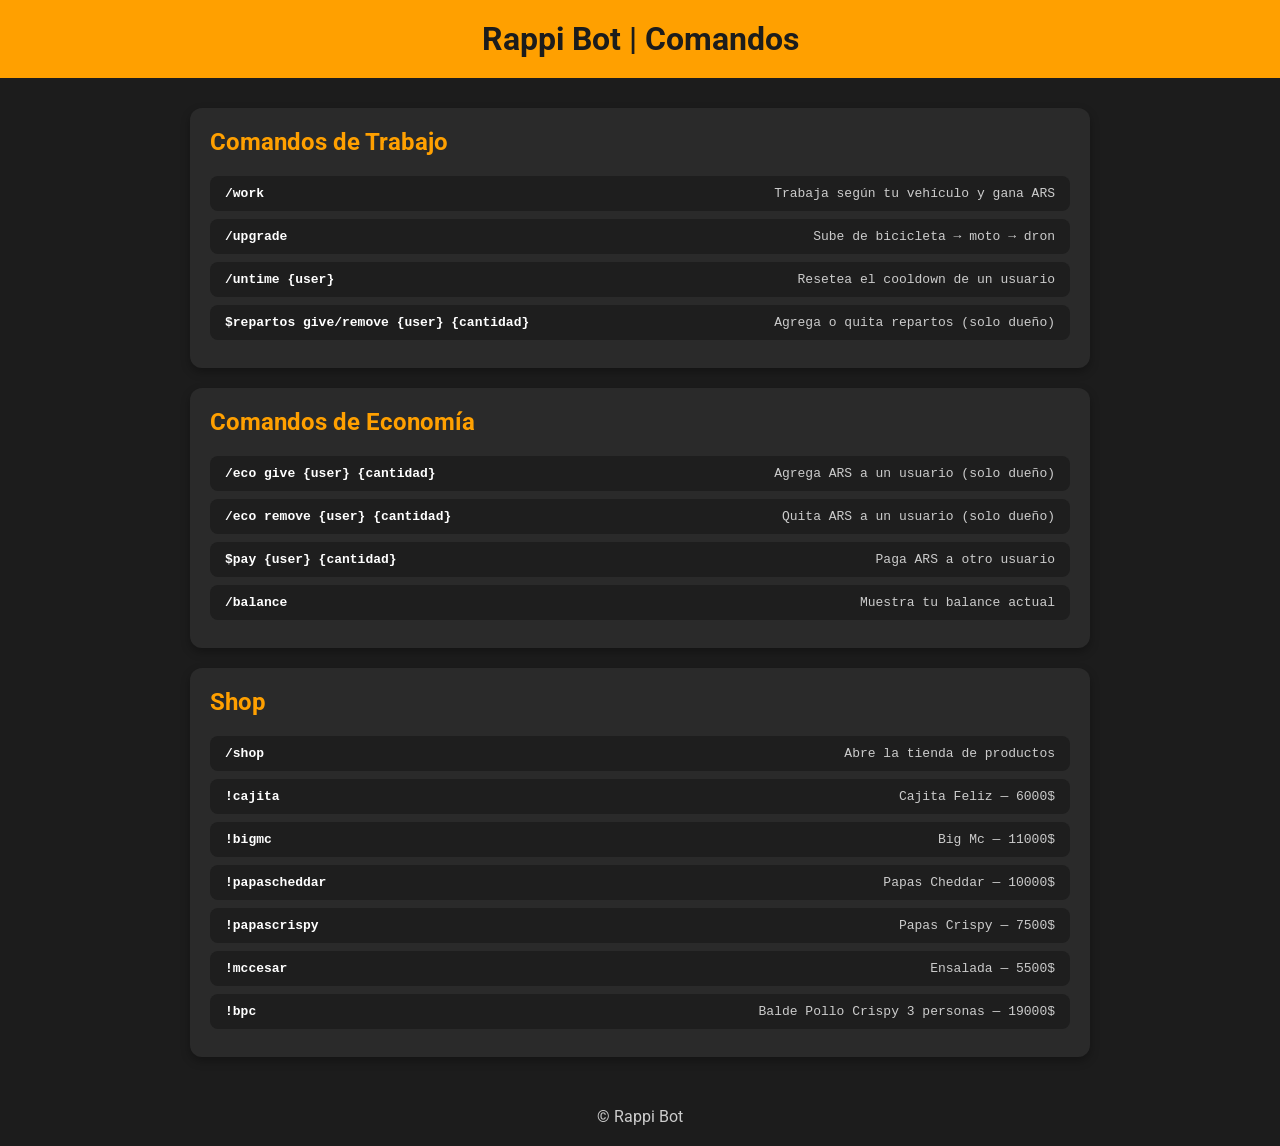
==== index.html @ de38fad6 "Add initial HTML structure for Rappi Bot commands" ====
<!DOCTYPE html>
<html lang="es">
<head>
  <meta charset="UTF-8">
  <meta name="viewport" content="width=device-width, initial-scale=1.0">
  <title>Rappi Bot | Comandos</title>
  <link href="https://fonts.googleapis.com/css2?family=Roboto:wght@400;700&display=swap" rel="stylesheet">
  <style>
    :root {
      --orange: #ffa000;
      --background: #1c1c1c;
      --card: #2a2a2a;
      --text: #ffffff;
      --text-light: #cccccc;
    }

    body {
      margin: 0;
      font-family: 'Roboto', sans-serif;
      background-color: var(--background);
      color: var(--text);
    }

    header {
      background-color: var(--orange);
      padding: 20px;
      text-align: center;
      font-size: 2rem;
      font-weight: bold;
      color: #1c1c1c;
    }

    main {
      max-width: 900px;
      margin: 30px auto;
      padding: 0 15px;
    }

    .card {
      background-color: var(--card);
      border-radius: 12px;
      padding: 20px;
      margin-bottom: 20px;
      box-shadow: 0 4px 10px rgba(0,0,0,0.3);
    }

    .card h2 {
      color: var(--orange);
      margin-top: 0;
    }

    .command {
      background-color: #1e1e1e;
      padding: 10px 15px;
      margin: 8px 0;
      border-radius: 8px;
      font-family: monospace;
      display: flex;
      justify-content: space-between;
      align-items: center;
    }

    .command span {
      color: var(--text-light);
    }

    footer {
      text-align: center;
      padding: 20px;
      color: var(--text-light);
    }
  </style>
</head>
<body>
  <header>Rappi Bot | Comandos</header>
  <main>
    <!-- Comandos de trabajo -->
    <div class="card">
      <h2>Comandos de Trabajo</h2>
      <div class="command">
        <strong>/work</strong>
        <span>Trabaja según tu vehículo y gana ARS</span>
      </div>
      <div class="command">
        <strong>/upgrade</strong>
        <span>Sube de bicicleta → moto → dron</span>
      </div>
      <div class="command">
        <strong>/untime {user}</strong>
        <span>Resetea el cooldown de un usuario</span>
      </div>
      <div class="command">
        <strong>$repartos give/remove {user} {cantidad}</strong>
        <span>Agrega o quita repartos (solo dueño)</span>
      </div>
    </div>

    <!-- Comandos de economía -->
    <div class="card">
      <h2>Comandos de Economía</h2>
      <div class="command">
        <strong>/eco give {user} {cantidad}</strong>
        <span>Agrega ARS a un usuario (solo dueño)</span>
      </div>
      <div class="command">
        <strong>/eco remove {user} {cantidad}</strong>
        <span>Quita ARS a un usuario (solo dueño)</span>
      </div>
      <div class="command">
        <strong>$pay {user} {cantidad}</strong>
        <span>Paga ARS a otro usuario</span>
      </div>
      <div class="command">
        <strong>/balance</strong>
        <span>Muestra tu balance actual</span>
      </div>
    </div>

    <!-- Comandos de Shop -->
    <div class="card">
      <h2>Shop</h2>
      <div class="command">
        <strong>/shop</strong>
        <span>Abre la tienda de productos</span>
      </div>
      <div class="command">
        <strong>!cajita</strong>
        <span>Cajita Feliz — 6000$</span>
      </div>
      <div class="command">
        <strong>!bigmc</strong>
        <span>Big Mc — 11000$</span>
      </div>
      <div class="command">
        <strong>!papascheddar</strong>
        <span>Papas Cheddar — 10000$</span>
      </div>
      <div class="command">
        <strong>!papascrispy</strong>
        <span>Papas Crispy — 7500$</span>
      </div>
      <div class="command">
        <strong>!mccesar</strong>
        <span>Ensalada — 5500$</span>
      </div>
      <div class="command">
        <strong>!bpc</strong>
        <span>Balde Pollo Crispy 3 personas — 19000$</span>
      </div>
    </div>
  </main>
  <footer>© Rappi Bot</footer>
</body>
  </html>
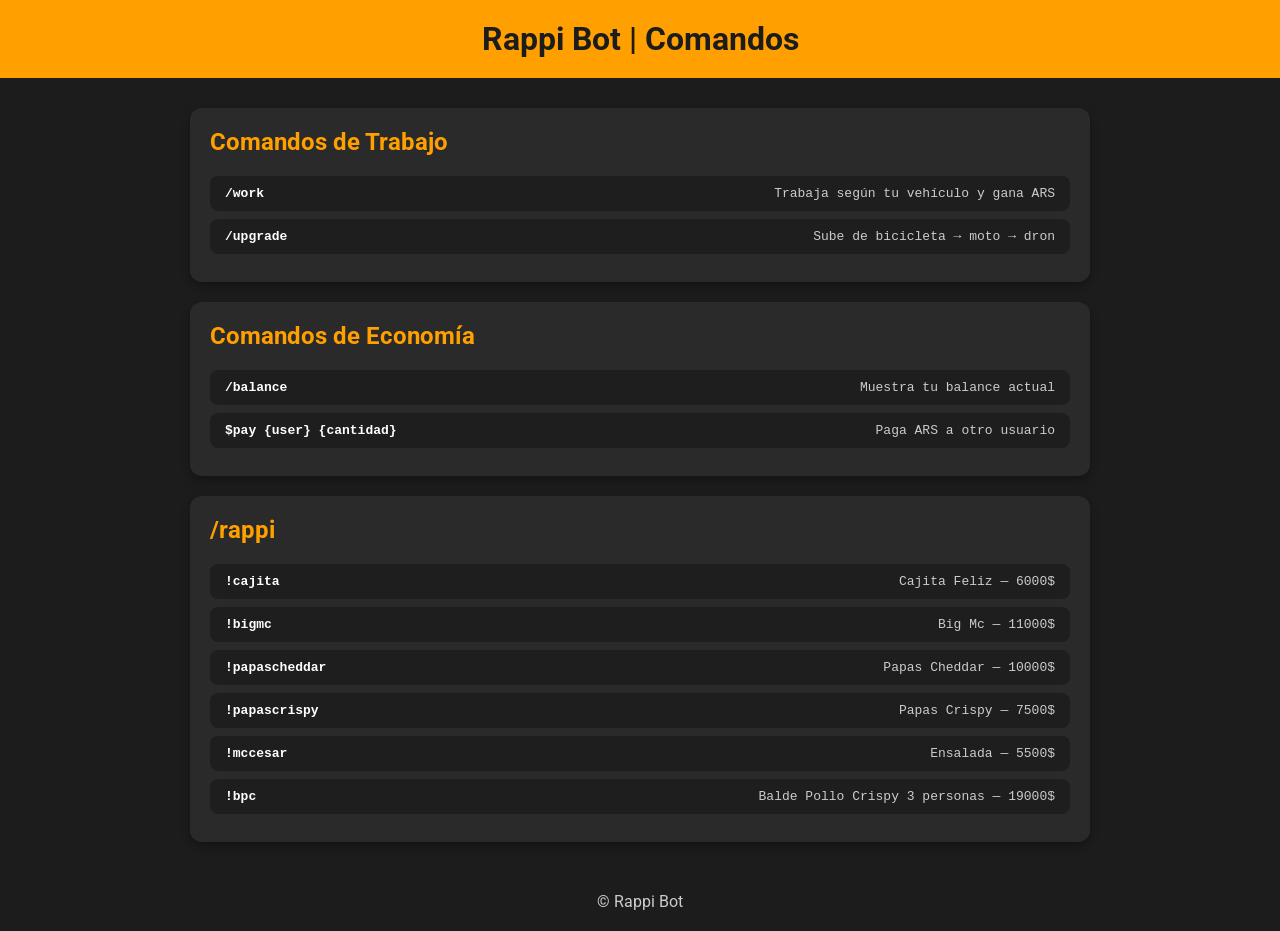
==== commit c400c246: "Crear index.html" ====
--- a/index.html
+++ b/index.html
@@ -85,44 +85,24 @@
         <strong>/upgrade</strong>
         <span>Sube de bicicleta → moto → dron</span>
       </div>
-      <div class="command">
-        <strong>/untime {user}</strong>
-        <span>Resetea el cooldown de un usuario</span>
-      </div>
-      <div class="command">
-        <strong>$repartos give/remove {user} {cantidad}</strong>
-        <span>Agrega o quita repartos (solo dueño)</span>
-      </div>
     </div>
 
     <!-- Comandos de economía -->
     <div class="card">
       <h2>Comandos de Economía</h2>
       <div class="command">
-        <strong>/eco give {user} {cantidad}</strong>
-        <span>Agrega ARS a un usuario (solo dueño)</span>
-      </div>
-      <div class="command">
-        <strong>/eco remove {user} {cantidad}</strong>
-        <span>Quita ARS a un usuario (solo dueño)</span>
+        <strong>/balance</strong>
+        <span>Muestra tu balance actual</span>
       </div>
       <div class="command">
         <strong>$pay {user} {cantidad}</strong>
         <span>Paga ARS a otro usuario</span>
       </div>
-      <div class="command">
-        <strong>/balance</strong>
-        <span>Muestra tu balance actual</span>
-      </div>
     </div>
 
-    <!-- Comandos de Shop -->
+    <!-- Comandos de productos -->
     <div class="card">
-      <h2>Shop</h2>
-      <div class="command">
-        <strong>/shop</strong>
-        <span>Abre la tienda de productos</span>
-      </div>
+      <h2>/rappi</h2>
       <div class="command">
         <strong>!cajita</strong>
         <span>Cajita Feliz — 6000$</span>
@@ -151,4 +131,4 @@
   </main>
   <footer>© Rappi Bot</footer>
 </body>
-  </html>
+</html>
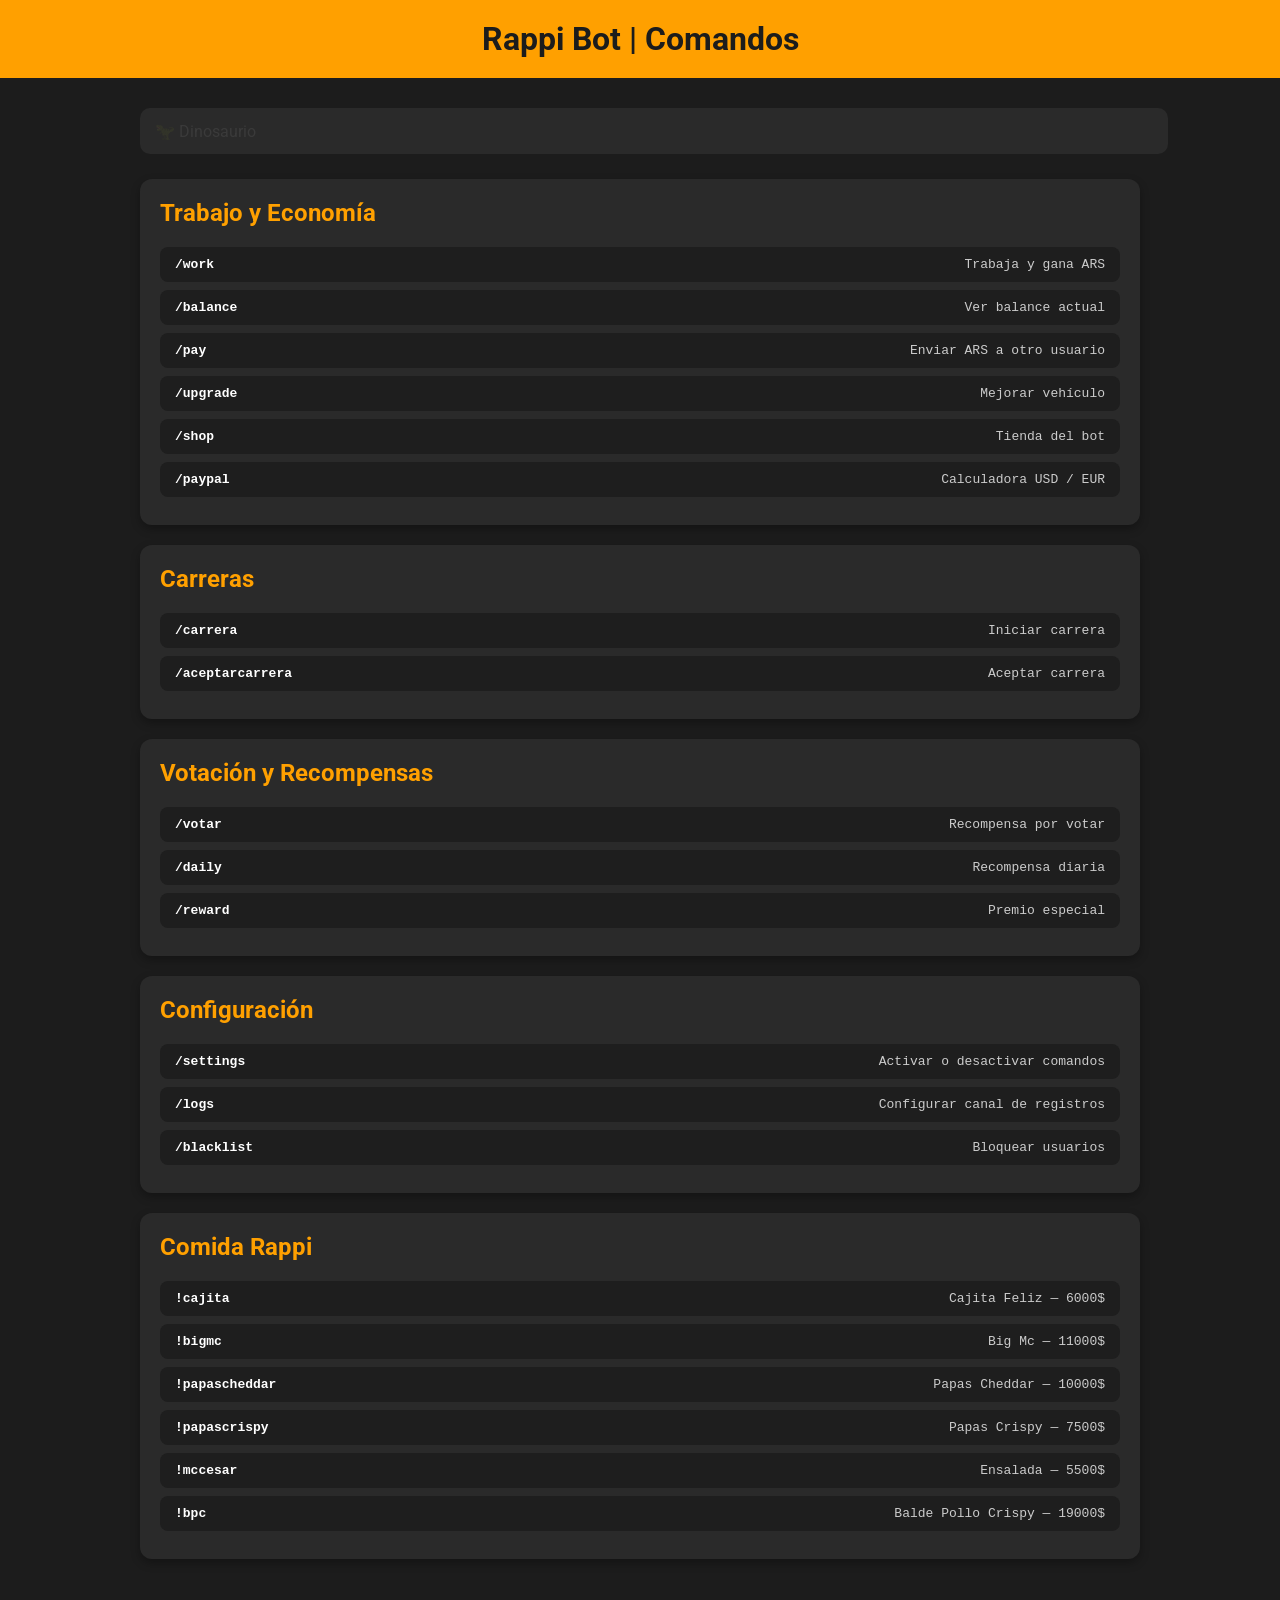
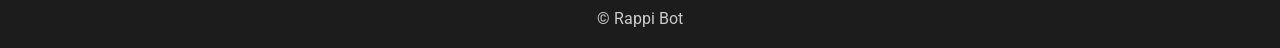
==== commit a35f23b7: "Crear index.html" ====
--- a/index.html
+++ b/index.html
@@ -31,9 +31,35 @@
     }
 
     main {
-      max-width: 900px;
+      max-width: 1000px;
       margin: 30px auto;
       padding: 0 15px;
+    }
+
+    .search-container {
+      position: relative;
+      margin-bottom: 25px;
+    }
+
+    #search {
+      width: 100%;
+      padding: 14px;
+      border-radius: 10px;
+      border: none;
+      font-size: 1rem;
+      background: #2a2a2a;
+      color: white;
+      outline: none;
+    }
+
+    .ghost-text {
+      position: absolute;
+      left: 15px;
+      top: 14px;
+      color: rgba(255,255,255,0.08);
+      font-size: 1rem;
+      pointer-events: none;
+      transition: opacity 0.2s;
     }
 
     .card {
@@ -73,62 +99,70 @@
 </head>
 <body>
   <header>Rappi Bot | Comandos</header>
+
   <main>
-    <!-- Comandos de trabajo -->
-    <div class="card">
-      <h2>Comandos de Trabajo</h2>
-      <div class="command">
-        <strong>/work</strong>
-        <span>Trabaja según tu vehículo y gana ARS</span>
-      </div>
-      <div class="command">
-        <strong>/upgrade</strong>
-        <span>Sube de bicicleta → moto → dron</span>
-      </div>
+    <div class="search-container">
+      <input type="text" id="search" oninput="buscarComandos()">
+      <div class="ghost-text" id="ghost">🦖 Dinosaurio</div>
     </div>
 
-    <!-- Comandos de economía -->
     <div class="card">
-      <h2>Comandos de Economía</h2>
-      <div class="command">
-        <strong>/balance</strong>
-        <span>Muestra tu balance actual</span>
-      </div>
-      <div class="command">
-        <strong>$pay {user} {cantidad}</strong>
-        <span>Paga ARS a otro usuario</span>
-      </div>
+      <h2>Trabajo y Economía</h2>
+      <div class="command"><strong>/work</strong><span>Trabaja y gana ARS</span></div>
+      <div class="command"><strong>/balance</strong><span>Ver balance actual</span></div>
+      <div class="command"><strong>/pay</strong><span>Enviar ARS a otro usuario</span></div>
+      <div class="command"><strong>/upgrade</strong><span>Mejorar vehículo</span></div>
+      <div class="command"><strong>/shop</strong><span>Tienda del bot</span></div>
+      <div class="command"><strong>/paypal</strong><span>Calculadora USD / EUR</span></div>
     </div>
 
-    <!-- Comandos de productos -->
     <div class="card">
-      <h2>/rappi</h2>
-      <div class="command">
-        <strong>!cajita</strong>
-        <span>Cajita Feliz — 6000$</span>
-      </div>
-      <div class="command">
-        <strong>!bigmc</strong>
-        <span>Big Mc — 11000$</span>
-      </div>
-      <div class="command">
-        <strong>!papascheddar</strong>
-        <span>Papas Cheddar — 10000$</span>
-      </div>
-      <div class="command">
-        <strong>!papascrispy</strong>
-        <span>Papas Crispy — 7500$</span>
-      </div>
-      <div class="command">
-        <strong>!mccesar</strong>
-        <span>Ensalada — 5500$</span>
-      </div>
-      <div class="command">
-        <strong>!bpc</strong>
-        <span>Balde Pollo Crispy 3 personas — 19000$</span>
-      </div>
+      <h2>Carreras</h2>
+      <div class="command"><strong>/carrera</strong><span>Iniciar carrera</span></div>
+      <div class="command"><strong>/aceptarcarrera</strong><span>Aceptar carrera</span></div>
+    </div>
+
+    <div class="card">
+      <h2>Votación y Recompensas</h2>
+      <div class="command"><strong>/votar</strong><span>Recompensa por votar</span></div>
+      <div class="command"><strong>/daily</strong><span>Recompensa diaria</span></div>
+      <div class="command"><strong>/reward</strong><span>Premio especial</span></div>
+    </div>
+
+    <div class="card">
+      <h2>Configuración</h2>
+      <div class="command"><strong>/settings</strong><span>Activar o desactivar comandos</span></div>
+      <div class="command"><strong>/logs</strong><span>Configurar canal de registros</span></div>
+      <div class="command"><strong>/blacklist</strong><span>Bloquear usuarios</span></div>
+    </div>
+
+    <div class="card">
+      <h2>Comida Rappi</h2>
+      <div class="command"><strong>!cajita</strong><span>Cajita Feliz — 6000$</span></div>
+      <div class="command"><strong>!bigmc</strong><span>Big Mc — 11000$</span></div>
+      <div class="command"><strong>!papascheddar</strong><span>Papas Cheddar — 10000$</span></div>
+      <div class="command"><strong>!papascrispy</strong><span>Papas Crispy — 7500$</span></div>
+      <div class="command"><strong>!mccesar</strong><span>Ensalada — 5500$</span></div>
+      <div class="command"><strong>!bpc</strong><span>Balde Pollo Crispy — 19000$</span></div>
     </div>
   </main>
+
   <footer>© Rappi Bot</footer>
+
+  <script>
+    function buscarComandos() {
+      const input = document.getElementById("search");
+      const filtro = input.value.toLowerCase();
+      const ghost = document.getElementById("ghost");
+      const comandos = document.querySelectorAll(".command");
+
+      ghost.style.opacity = filtro ? "0" : "1";
+
+      comandos.forEach(cmd => {
+        const texto = cmd.innerText.toLowerCase();
+        cmd.style.display = texto.includes(filtro) ? "flex" : "none";
+      });
+    }
+  </script>
 </body>
 </html>
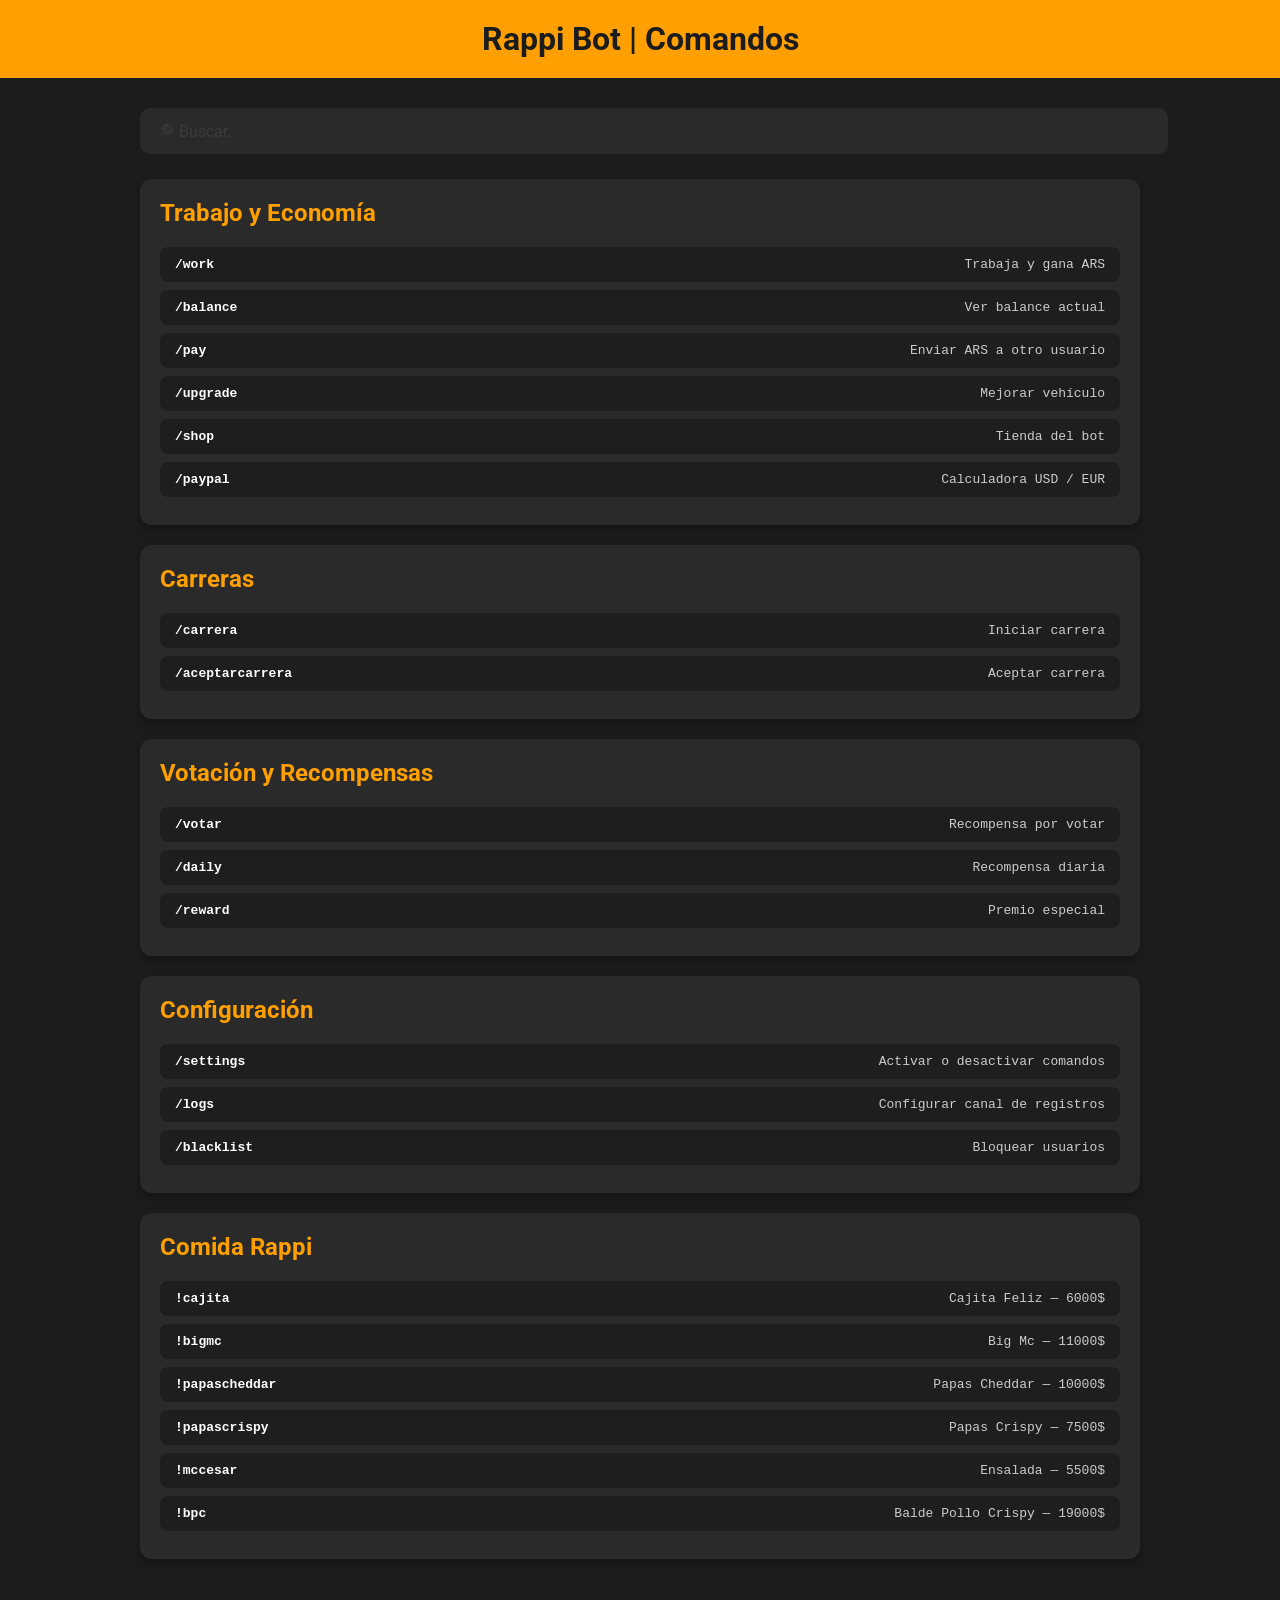
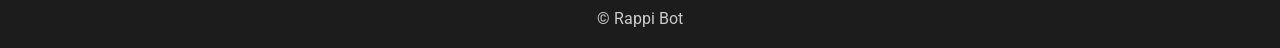
==== commit f5dfed7b: "Actualizar index.html" ====
--- a/index.html
+++ b/index.html
@@ -103,7 +103,7 @@
   <main>
     <div class="search-container">
       <input type="text" id="search" oninput="buscarComandos()">
-      <div class="ghost-text" id="ghost">🦖 Dinosaurio</div>
+      <div class="ghost-text" id="ghost">🔎 Buscar..</div>
     </div>
 
     <div class="card">
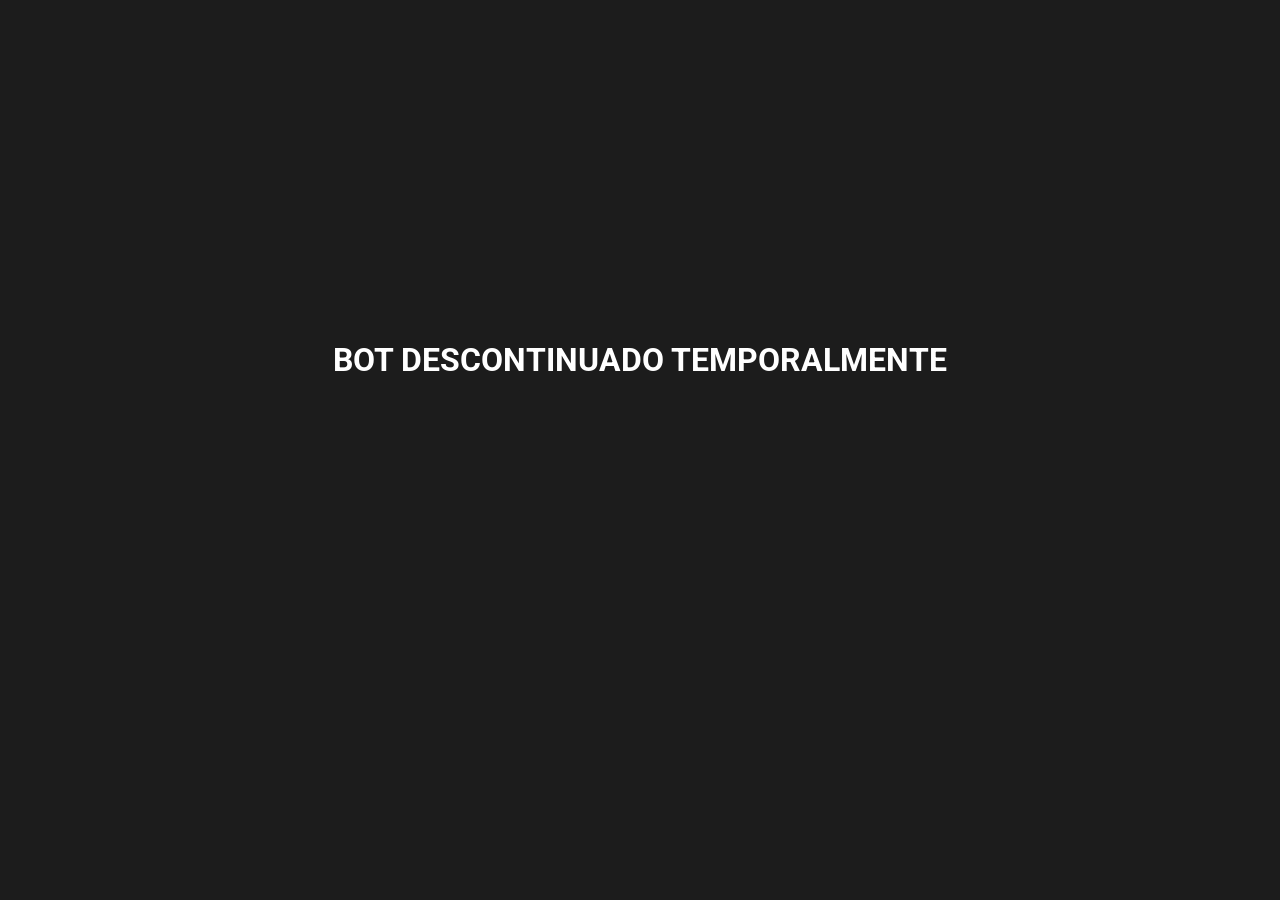
==== commit 15e897f1: "Actualizar index.html" ====
--- a/index.html
+++ b/index.html
@@ -5,6 +5,7 @@
   <meta name="viewport" content="width=device-width, initial-scale=1.0">
   <title>Rappi Bot | Comandos</title>
   <link href="https://fonts.googleapis.com/css2?family=Roboto:wght@400;700&display=swap" rel="stylesheet">
+
   <style>
     :root {
       --orange: #ffa000;
@@ -95,61 +96,92 @@
       padding: 20px;
       color: var(--text-light);
     }
+
+    .offline {
+      height: 80vh;
+      display: flex;
+      justify-content: center;
+      align-items: center;
+      text-align: center;
+      font-size: 2rem;
+      font-weight: bold;
+      color: white;
+    }
   </style>
 </head>
 <body>
-  <header>Rappi Bot | Comandos</header>
-
-  <main>
-    <div class="search-container">
-      <input type="text" id="search" oninput="buscarComandos()">
-      <div class="ghost-text" id="ghost">🔎 Buscar..</div>
-    </div>
-
-    <div class="card">
-      <h2>Trabajo y Economía</h2>
-      <div class="command"><strong>/work</strong><span>Trabaja y gana ARS</span></div>
-      <div class="command"><strong>/balance</strong><span>Ver balance actual</span></div>
-      <div class="command"><strong>/pay</strong><span>Enviar ARS a otro usuario</span></div>
-      <div class="command"><strong>/upgrade</strong><span>Mejorar vehículo</span></div>
-      <div class="command"><strong>/shop</strong><span>Tienda del bot</span></div>
-      <div class="command"><strong>/paypal</strong><span>Calculadora USD / EUR</span></div>
-    </div>
-
-    <div class="card">
-      <h2>Carreras</h2>
-      <div class="command"><strong>/carrera</strong><span>Iniciar carrera</span></div>
-      <div class="command"><strong>/aceptarcarrera</strong><span>Aceptar carrera</span></div>
-    </div>
-
-    <div class="card">
-      <h2>Votación y Recompensas</h2>
-      <div class="command"><strong>/votar</strong><span>Recompensa por votar</span></div>
-      <div class="command"><strong>/daily</strong><span>Recompensa diaria</span></div>
-      <div class="command"><strong>/reward</strong><span>Premio especial</span></div>
-    </div>
-
-    <div class="card">
-      <h2>Configuración</h2>
-      <div class="command"><strong>/settings</strong><span>Activar o desactivar comandos</span></div>
-      <div class="command"><strong>/logs</strong><span>Configurar canal de registros</span></div>
-      <div class="command"><strong>/blacklist</strong><span>Bloquear usuarios</span></div>
-    </div>
-
-    <div class="card">
-      <h2>Comida Rappi</h2>
-      <div class="command"><strong>!cajita</strong><span>Cajita Feliz — 6000$</span></div>
-      <div class="command"><strong>!bigmc</strong><span>Big Mc — 11000$</span></div>
-      <div class="command"><strong>!papascheddar</strong><span>Papas Cheddar — 10000$</span></div>
-      <div class="command"><strong>!papascrispy</strong><span>Papas Crispy — 7500$</span></div>
-      <div class="command"><strong>!mccesar</strong><span>Ensalada — 5500$</span></div>
-      <div class="command"><strong>!bpc</strong><span>Balde Pollo Crispy — 19000$</span></div>
-    </div>
-  </main>
-
-  <footer>© Rappi Bot</footer>
 
   <script>
+    // CAMBIAR ACA
+    const estadoBot = "off";
+    // "on" = web normal
+    // "off" = mantenimiento
+  </script>
+
+  <div id="contenido">
+
+    <header>Rappi Bot | Comandos</header>
+
+    <main>
+      <div class="search-container">
+        <input type="text" id="search" oninput="buscarComandos()">
+        <div class="ghost-text" id="ghost">🔎 Buscar..</div>
+      </div>
+
+      <div class="card">
+        <h2>Trabajo y Economía</h2>
+        <div class="command"><strong>/work</strong><span>Trabaja y gana ARS</span></div>
+        <div class="command"><strong>/balance</strong><span>Ver balance actual</span></div>
+        <div class="command"><strong>/pay</strong><span>Enviar ARS a otro usuario</span></div>
+        <div class="command"><strong>/upgrade</strong><span>Mejorar vehículo</span></div>
+        <div class="command"><strong>/shop</strong><span>Tienda del bot</span></div>
+        <div class="command"><strong>/paypal</strong><span>Calculadora USD / EUR</span></div>
+      </div>
+
+      <div class="card">
+        <h2>Carreras</h2>
+        <div class="command"><strong>/carrera</strong><span>Iniciar carrera</span></div>
+        <div class="command"><strong>/aceptarcarrera</strong><span>Aceptar carrera</span></div>
+      </div>
+
+      <div class="card">
+        <h2>Votación y Recompensas</h2>
+        <div class="command"><strong>/votar</strong><span>Recompensa por votar</span></div>
+        <div class="command"><strong>/daily</strong><span>Recompensa diaria</span></div>
+        <div class="command"><strong>/reward</strong><span>Premio especial</span></div>
+      </div>
+
+      <div class="card">
+        <h2>Configuración</h2>
+        <div class="command"><strong>/settings</strong><span>Activar o desactivar comandos</span></div>
+        <div class="command"><strong>/logs</strong><span>Configurar canal de registros</span></div>
+        <div class="command"><strong>/blacklist</strong><span>Bloquear usuarios</span></div>
+      </div>
+
+      <div class="card">
+        <h2>Comida Rappi</h2>
+        <div class="command"><strong>!cajita</strong><span>Cajita Feliz — 6000$</span></div>
+        <div class="command"><strong>!bigmc</strong><span>Big Mc — 11000$</span></div>
+        <div class="command"><strong>!papascheddar</strong><span>Papas Cheddar — 10000$</span></div>
+        <div class="command"><strong>!papascrispy</strong><span>Papas Crispy — 7500$</span></div>
+        <div class="command"><strong>!mccesar</strong><span>Ensalada — 5500$</span></div>
+        <div class="command"><strong>!bpc</strong><span>Balde Pollo Crispy — 19000$</span></div>
+      </div>
+    </main>
+
+    <footer>© Rappi Bot</footer>
+
+  </div>
+
+  <script>
+    if (estadoBot === "off") {
+      document.body.innerHTML = `
+        <div class="offline">
+          BOT DESCONTINUADO TEMPORALMENTE
+        </div>
+      `;
+    }
+
     function buscarComandos() {
       const input = document.getElementById("search");
       const filtro = input.value.toLowerCase();
@@ -164,5 +196,6 @@
       });
     }
   </script>
+
 </body>
 </html>
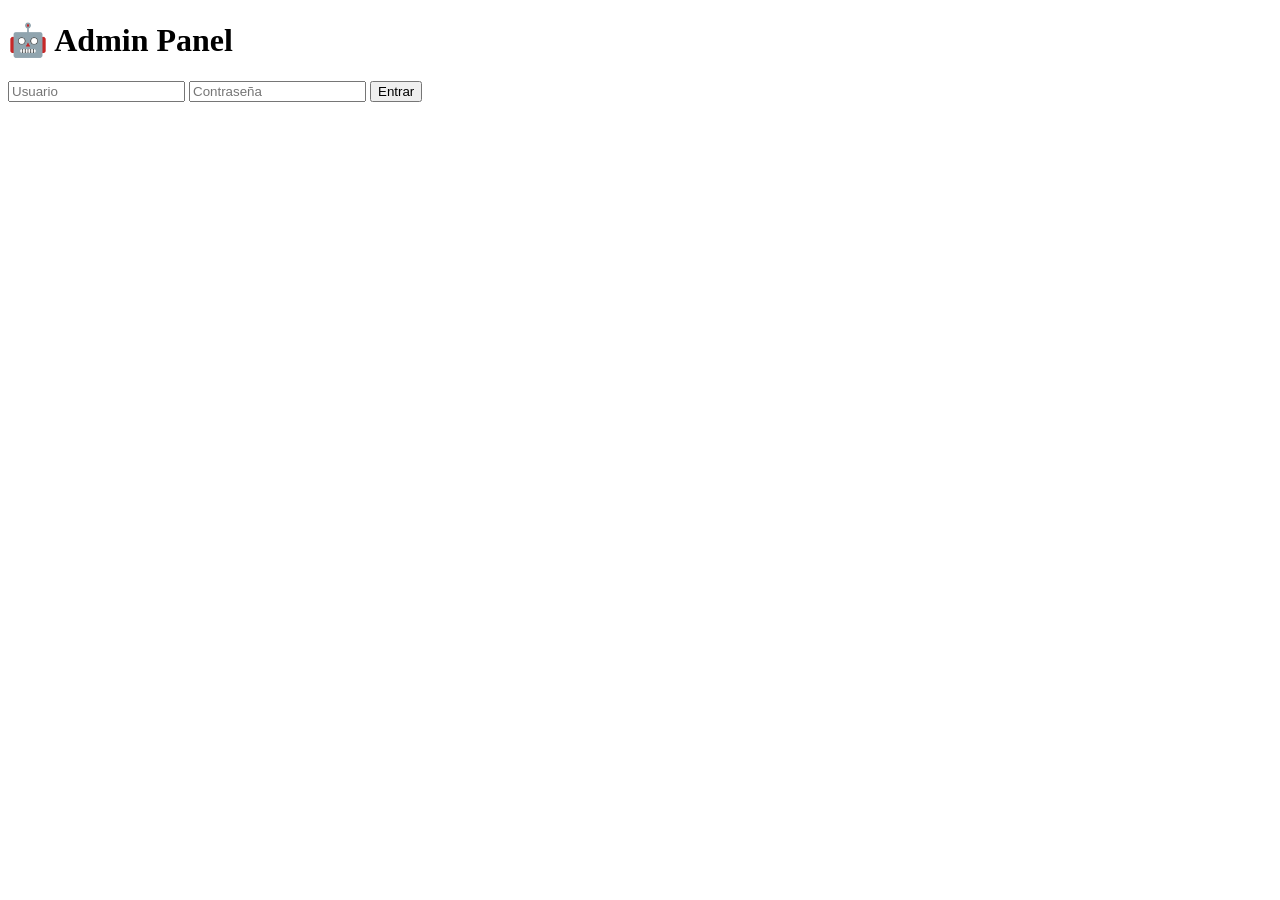
==== commit 74582aaa: "Crear index.html" ====
--- a/index.html
+++ b/index.html
@@ -1,201 +1,30 @@
 <!DOCTYPE html>
-<html lang="es">
+<html>
 <head>
-  <meta charset="UTF-8">
-  <meta name="viewport" content="width=device-width, initial-scale=1.0">
-  <title>Rappi Bot | Comandos</title>
-  <link href="https://fonts.googleapis.com/css2?family=Roboto:wght@400;700&display=swap" rel="stylesheet">
+<title>Bot Panel Login</title>
+<link rel="stylesheet" href="style.css">
+</head>
 
-  <style>
-    :root {
-      --orange: #ffa000;
-      --background: #1c1c1c;
-      --card: #2a2a2a;
-      --text: #ffffff;
-      --text-light: #cccccc;
-    }
-
-    body {
-      margin: 0;
-      font-family: 'Roboto', sans-serif;
-      background-color: var(--background);
-      color: var(--text);
-    }
-
-    header {
-      background-color: var(--orange);
-      padding: 20px;
-      text-align: center;
-      font-size: 2rem;
-      font-weight: bold;
-      color: #1c1c1c;
-    }
-
-    main {
-      max-width: 1000px;
-      margin: 30px auto;
-      padding: 0 15px;
-    }
-
-    .search-container {
-      position: relative;
-      margin-bottom: 25px;
-    }
-
-    #search {
-      width: 100%;
-      padding: 14px;
-      border-radius: 10px;
-      border: none;
-      font-size: 1rem;
-      background: #2a2a2a;
-      color: white;
-      outline: none;
-    }
-
-    .ghost-text {
-      position: absolute;
-      left: 15px;
-      top: 14px;
-      color: rgba(255,255,255,0.08);
-      font-size: 1rem;
-      pointer-events: none;
-      transition: opacity 0.2s;
-    }
-
-    .card {
-      background-color: var(--card);
-      border-radius: 12px;
-      padding: 20px;
-      margin-bottom: 20px;
-      box-shadow: 0 4px 10px rgba(0,0,0,0.3);
-    }
-
-    .card h2 {
-      color: var(--orange);
-      margin-top: 0;
-    }
-
-    .command {
-      background-color: #1e1e1e;
-      padding: 10px 15px;
-      margin: 8px 0;
-      border-radius: 8px;
-      font-family: monospace;
-      display: flex;
-      justify-content: space-between;
-      align-items: center;
-    }
-
-    .command span {
-      color: var(--text-light);
-    }
-
-    footer {
-      text-align: center;
-      padding: 20px;
-      color: var(--text-light);
-    }
-
-    .offline {
-      height: 80vh;
-      display: flex;
-      justify-content: center;
-      align-items: center;
-      text-align: center;
-      font-size: 2rem;
-      font-weight: bold;
-      color: white;
-    }
-  </style>
-</head>
 <body>
 
-  <script>
-    // CAMBIAR ACA
-    const estadoBot = "off";
-    // "on" = web normal
-    // "off" = mantenimiento
-  </script>
+<div class="login">
 
-  <div id="contenido">
+<h1>🤖 Admin Panel</h1>
 
-    <header>Rappi Bot | Comandos</header>
+<input id="user" placeholder="Usuario">
 
-    <main>
-      <div class="search-container">
-        <input type="text" id="search" oninput="buscarComandos()">
-        <div class="ghost-text" id="ghost">🔎 Buscar..</div>
-      </div>
+<input id="pass" type="password" placeholder="Contraseña">
 
-      <div class="card">
-        <h2>Trabajo y Economía</h2>
-        <div class="command"><strong>/work</strong><span>Trabaja y gana ARS</span></div>
-        <div class="command"><strong>/balance</strong><span>Ver balance actual</span></div>
-        <div class="command"><strong>/pay</strong><span>Enviar ARS a otro usuario</span></div>
-        <div class="command"><strong>/upgrade</strong><span>Mejorar vehículo</span></div>
-        <div class="command"><strong>/shop</strong><span>Tienda del bot</span></div>
-        <div class="command"><strong>/paypal</strong><span>Calculadora USD / EUR</span></div>
-      </div>
+<button onclick="login()">
+Entrar
+</button>
 
-      <div class="card">
-        <h2>Carreras</h2>
-        <div class="command"><strong>/carrera</strong><span>Iniciar carrera</span></div>
-        <div class="command"><strong>/aceptarcarrera</strong><span>Aceptar carrera</span></div>
-      </div>
+<p id="msg"></p>
 
-      <div class="card">
-        <h2>Votación y Recompensas</h2>
-        <div class="command"><strong>/votar</strong><span>Recompensa por votar</span></div>
-        <div class="command"><strong>/daily</strong><span>Recompensa diaria</span></div>
-        <div class="command"><strong>/reward</strong><span>Premio especial</span></div>
-      </div>
+</div>
 
-      <div class="card">
-        <h2>Configuración</h2>
-        <div class="command"><strong>/settings</strong><span>Activar o desactivar comandos</span></div>
-        <div class="command"><strong>/logs</strong><span>Configurar canal de registros</span></div>
-        <div class="command"><strong>/blacklist</strong><span>Bloquear usuarios</span></div>
-      </div>
 
-      <div class="card">
-        <h2>Comida Rappi</h2>
-        <div class="command"><strong>!cajita</strong><span>Cajita Feliz — 6000$</span></div>
-        <div class="command"><strong>!bigmc</strong><span>Big Mc — 11000$</span></div>
-        <div class="command"><strong>!papascheddar</strong><span>Papas Cheddar — 10000$</span></div>
-        <div class="command"><strong>!papascrispy</strong><span>Papas Crispy — 7500$</span></div>
-        <div class="command"><strong>!mccesar</strong><span>Ensalada — 5500$</span></div>
-        <div class="command"><strong>!bpc</strong><span>Balde Pollo Crispy — 19000$</span></div>
-      </div>
-    </main>
-
-    <footer>© Rappi Bot</footer>
-
-  </div>
-
-  <script>
-    if (estadoBot === "off") {
-      document.body.innerHTML = `
-        <div class="offline">
-          BOT DESCONTINUADO TEMPORALMENTE
-        </div>
-      `;
-    }
-
-    function buscarComandos() {
-      const input = document.getElementById("search");
-      const filtro = input.value.toLowerCase();
-      const ghost = document.getElementById("ghost");
-      const comandos = document.querySelectorAll(".command");
-
-      ghost.style.opacity = filtro ? "0" : "1";
-
-      comandos.forEach(cmd => {
-        const texto = cmd.innerText.toLowerCase();
-        cmd.style.display = texto.includes(filtro) ? "flex" : "none";
-      });
-    }
-  </script>
+<script src="script.js"></script>
 
 </body>
 </html>
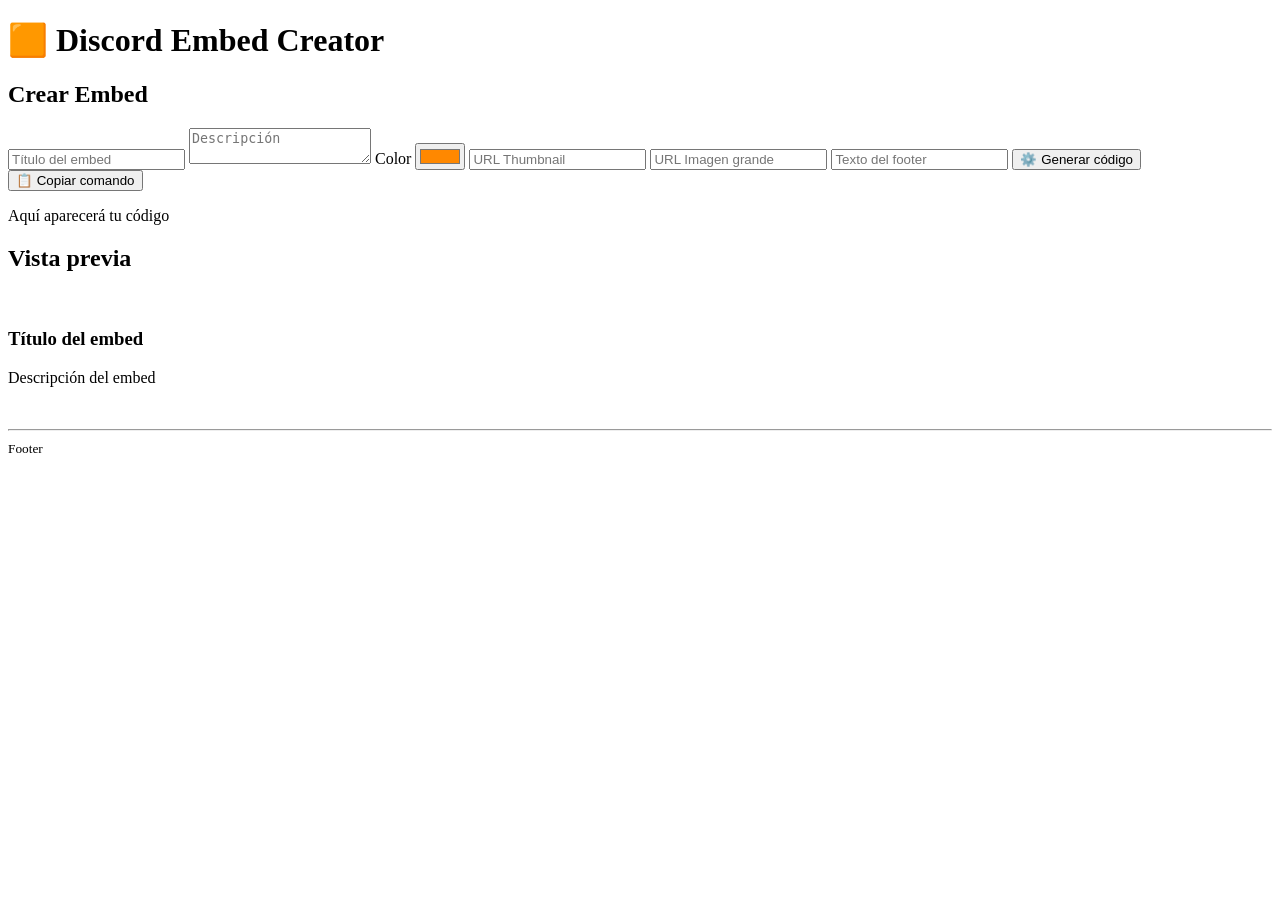
==== commit 86bf4cb0: "Crear index.html" ====
--- a/index.html
+++ b/index.html
@@ -1,25 +1,74 @@
 <!DOCTYPE html>
-<html>
+<html lang="es">
+
 <head>
-<title>Bot Panel Login</title>
-<link rel="stylesheet" href="style.css">
+    <meta charset="UTF-8">
+    <meta name="viewport" content="width=device-width, initial-scale=1.0">
+    <title>Discord Embed Creator</title>
+    <link rel="stylesheet" href="style.css">
 </head>
 
 <body>
 
-<div class="login">
+<h1>🟧 Discord Embed Creator</h1>
 
-<h1>🤖 Admin Panel</h1>
+<div class="container">
 
-<input id="user" placeholder="Usuario">
+    <div class="editor">
 
-<input id="pass" type="password" placeholder="Contraseña">
+        <h2>Crear Embed</h2>
 
-<button onclick="login()">
-Entrar
-</button>
+        <input id="title" placeholder="Título del embed">
 
-<p id="msg"></p>
+        <textarea id="description" placeholder="Descripción"></textarea>
+
+        <label>Color</label>
+        <input id="color" type="color" value="#ff8800">
+
+        <input id="thumbnail" placeholder="URL Thumbnail">
+
+        <input id="image" placeholder="URL Imagen grande">
+
+        <input id="footer" placeholder="Texto del footer">
+
+        <button onclick="generar()">⚙️ Generar código</button>
+
+        <button onclick="copiar()">📋 Copiar comando</button>
+
+        <p id="codigo">Aquí aparecerá tu código</p>
+
+    </div>
+
+
+    <div class="preview">
+
+        <h2>Vista previa</h2>
+
+        <div class="discord">
+
+            <div id="embed">
+
+                <img id="pThumbnail" class="thumbnail">
+
+                <h3 id="pTitle">Título del embed</h3>
+
+                <p id="pDescription">
+                    Descripción del embed
+                </p>
+
+                <img id="pImage" class="image">
+
+                <hr>
+
+                <small id="pFooter">
+                    Footer
+                </small>
+
+            </div>
+
+        </div>
+
+    </div>
 
 </div>
 
@@ -27,4 +76,5 @@
 <script src="script.js"></script>
 
 </body>
+
 </html>
